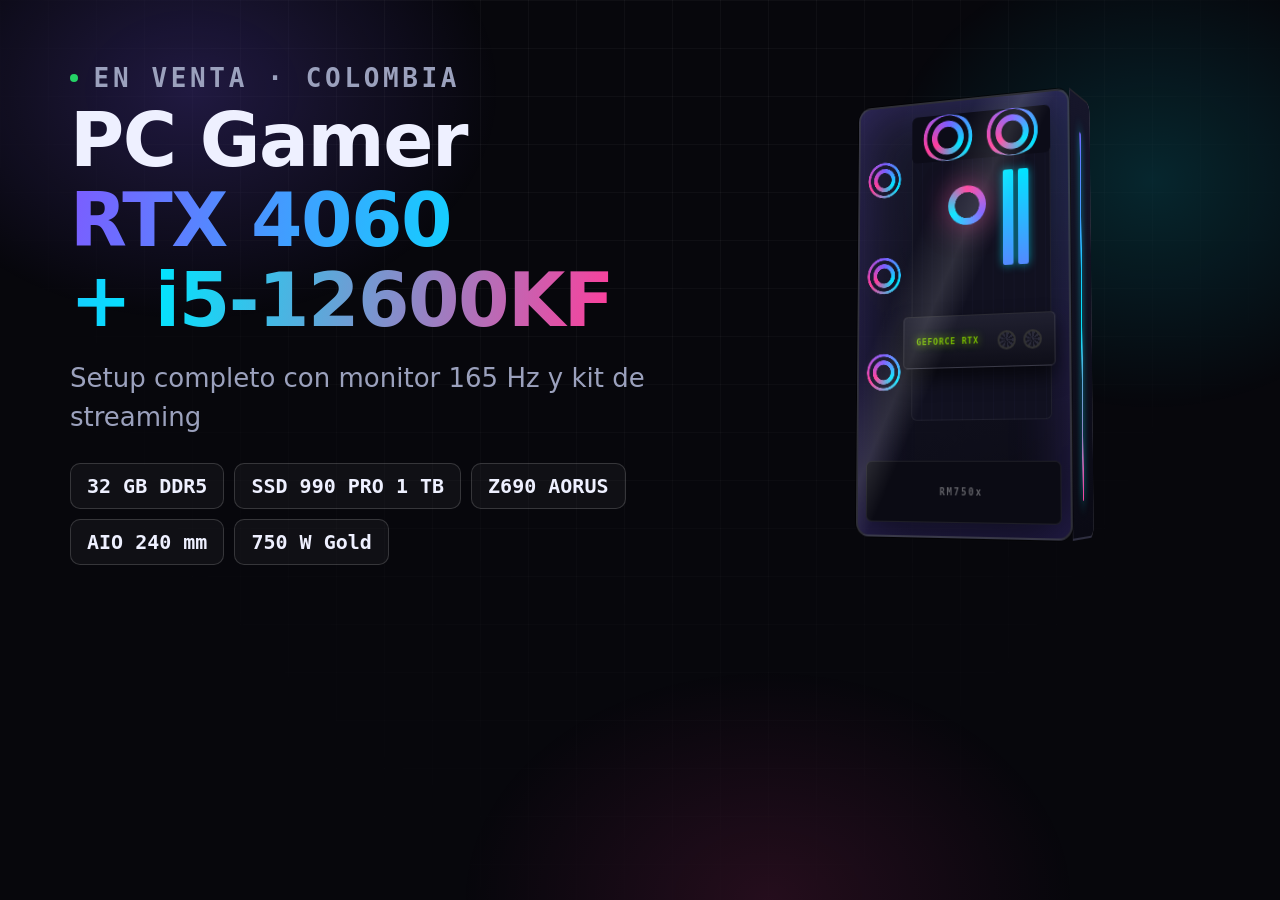
==== tools/og.html @ 06114f76 "Landing page para la venta del PC gamer Página estática para GitHub Pages con hero 3D en CSS, explos" ====
<!doctype html>
<html lang="es"><head><meta charset="utf-8">
<!-- Plantilla para regenerar og.png (vista previa al compartir). Captura de 1200x630. -->
<link rel="stylesheet" href="../css/styles.css">
<style>
  body { width: 1200px; height: 630px; overflow: hidden; margin: 0; }
  .og { display: grid; grid-template-columns: 1.35fr .65fr; align-items: center; height: 100%; padding: 0 70px; gap: 20px; }
  .og h1 { font-size: 74px; margin: 10px 0 18px; }
  .og ul { list-style: none; padding: 0; margin: 26px 0 0; display: flex; flex-wrap: wrap; gap: 10px; }
  .og li { font: 600 20px/1 var(--mono); padding: 12px 16px; border: 1px solid var(--line-2); border-radius: 10px; background: rgba(255,255,255,.04); }
  .og p { font-size: 26px; color: var(--muted); margin: 0; }
  .og .tower { width: 230px; animation: none; }
  .eyebrow { font-size: 18px; }
</style></head>
<body>
<div class="bg-grid"></div><div class="bg-glow"></div>
<div class="og">
  <div>
    <p class="eyebrow"><span class="pulse"></span> En venta · Colombia</p>
    <h1>PC Gamer<br><span class="grad"><span class="nw">RTX 4060</span><br><span class="nw">+ i5-12600KF</span></span></h1>
    <p>Setup completo con monitor 165 Hz y kit de streaming</p>
    <ul><li>32 GB DDR5</li><li>SSD 990 PRO 1 TB</li><li>Z690 AORUS</li><li>AIO 240 mm</li><li>750 W Gold</li></ul>
  </div>
  <div class="hero__visual" style="min-height:0">
    <div class="tower">
      <div class="tower__glass">
        <div class="tower__mobo"></div><div class="tower__cooler"><i></i><i></i></div><div class="tower__block"></div>
        <div class="tower__ram"><i></i><i></i></div><div class="tower__gpu"><span>GEFORCE RTX</span><i></i><i></i></div>
        <div class="tower__psu"><span>RM750x</span></div><div class="tower__fans"><i></i><i></i><i></i></div>
      </div><div class="tower__front"></div>
    </div>
  </div>
</div>
</body></html>
---- css/styles.css ----
@property --ang { syntax: "<angle>"; inherits: false; initial-value: 0deg; }

:root {
  --bg: #07070c;
  --bg-2: #0d0d16;
  --surface: rgba(20, 20, 34, 0.72);
  --surface-2: #151524;
  --line: rgba(255, 255, 255, 0.08);
  --line-2: rgba(255, 255, 255, 0.16);
  --text: #eef0ff;
  --muted: #9ba1bd;
  --violet: #7c5cff;
  --cyan: #00e5ff;
  --pink: #ff3d9a;
  --green: #76b900;
  --wa: #25d366;
  --grad: linear-gradient(100deg, var(--violet), var(--cyan) 50%, var(--pink));
  --radius: 18px;
  --font: "Space Grotesk", system-ui, -apple-system, Segoe UI, Roboto, sans-serif;
  --mono: "JetBrains Mono", ui-monospace, SFMono-Regular, Menlo, monospace;
  --gutter: clamp(16px, 4vw, 48px);
  color-scheme: dark;
}

*, *::before, *::after { box-sizing: border-box; }
html { scroll-behavior: smooth; -webkit-text-size-adjust: 100%; overflow-x: clip; }
body {
  margin: 0;
  background: var(--bg);
  color: var(--text);
  font-family: var(--font);
  line-height: 1.5;
  -webkit-font-smoothing: antialiased;
}
img { max-width: 100%; display: block; }
a { color: inherit; }
h1, h2, h3, h4 { line-height: 1.08; margin: 0; letter-spacing: -0.02em; }
h2 { font-size: clamp(2rem, 5vw, 3.4rem); }
.mono { font-family: var(--mono); }
.muted { color: var(--muted); }
.small { font-size: 0.9rem; }
.grad { background: var(--grad); -webkit-background-clip: text; background-clip: text; color: transparent; }
.grad--anim { background-size: 200% 100%; animation: slide 6s linear infinite; }
@keyframes slide { to { background-position: -200% 0; } }

/* Fondo */
.bg-grid {
  position: fixed; inset: 0; z-index: -2; pointer-events: none;
  background-image:
    linear-gradient(rgba(255,255,255,.035) 1px, transparent 1px),
    linear-gradient(90deg, rgba(255,255,255,.035) 1px, transparent 1px);
  background-size: 48px 48px;
  mask-image: radial-gradient(ellipse at 50% 0%, #000 20%, transparent 75%);
}
.bg-glow {
  position: fixed; inset: 0; z-index: -1; pointer-events: none;
  background:
    radial-gradient(40vmax 30vmax at 15% 10%, rgba(124,92,255,.22), transparent 60%),
    radial-gradient(35vmax 30vmax at 90% 20%, rgba(0,229,255,.14), transparent 60%),
    radial-gradient(40vmax 30vmax at 60% 100%, rgba(255,61,154,.12), transparent 60%);
}

/* Botones */
.btn {
  --b: var(--line-2);
  display: inline-flex; align-items: center; justify-content: center; gap: .55em;
  padding: .85em 1.35em; border-radius: 999px; border: 1px solid var(--b);
  font: 600 1rem/1 var(--font); text-decoration: none; color: var(--text);
  background: rgba(255,255,255,.04); cursor: pointer;
  transition: transform .2s, background .2s, box-shadow .2s, border-color .2s;
  white-space: nowrap;
}
.btn:hover { transform: translateY(-2px); }
.btn svg { width: 1.25em; height: 1.25em; }
.btn--sm { padding: .6em 1em; font-size: .88rem; }
.btn--lg { padding: 1.05em 1.8em; font-size: 1.1rem; }
.btn--wa { background: var(--wa); border-color: var(--wa); color: #03170a; box-shadow: 0 10px 30px -10px rgba(37,211,102,.7); }
.btn--wa:hover { box-shadow: 0 16px 40px -10px rgba(37,211,102,.9); }
.btn--ghost:hover { border-color: var(--cyan); background: rgba(0,229,255,.08); }
.btn--link { border-color: transparent; background: none; color: var(--cyan); padding-inline: .4em; }
:focus-visible { outline: 2px solid var(--cyan); outline-offset: 3px; }

/* Nav */
.nav {
  position: sticky; top: 0; z-index: 50;
  display: flex; align-items: center; justify-content: space-between; gap: 16px;
  padding: 12px var(--gutter);
  background: rgba(7,7,12,.6); backdrop-filter: blur(14px); -webkit-backdrop-filter: blur(14px);
  border-bottom: 1px solid var(--line);
}
.nav__brand { font-weight: 700; letter-spacing: .08em; text-decoration: none; display: flex; align-items: center; gap: 10px; }
.nav__brand .dot { width: 10px; height: 10px; border-radius: 50%; background: var(--grad); box-shadow: 0 0 12px var(--cyan); }
.nav__links { display: flex; gap: 28px; }
.nav__links a { color: var(--muted); text-decoration: none; font-weight: 500; transition: color .2s; }
.nav__links a:hover { color: var(--text); }
@media (max-width: 760px) { .nav__links { display: none; } }

.eyebrow {
  display: inline-flex; align-items: center; gap: .6em; margin: 0 0 14px;
  font: 600 .78rem/1 var(--mono); text-transform: uppercase; letter-spacing: .14em; color: var(--cyan);
}
.pulse { width: 8px; height: 8px; border-radius: 50%; background: var(--wa); box-shadow: 0 0 0 0 rgba(37,211,102,.6); animation: pulse 1.8s infinite; }
@keyframes pulse { 70% { box-shadow: 0 0 0 10px rgba(37,211,102,0); } 100% { box-shadow: 0 0 0 0 rgba(37,211,102,0); } }

/* HERO */
.hero {
  min-height: calc(100svh - 64px);
  display: grid; grid-template-columns: 1.1fr .9fr; align-items: center; gap: 40px;
  padding: 48px var(--gutter) 64px; max-width: 1280px; margin: 0 auto;
}
.hero h1 { font-size: clamp(2.2rem, 6.2vw, 5rem); margin-bottom: 20px; }
.nw { white-space: nowrap; }
.hero__sub { color: var(--muted); font-size: clamp(1rem, 1.6vw, 1.2rem); max-width: 56ch; margin: 0 0 28px; }
.hero__cta { display: flex; flex-wrap: wrap; gap: 12px; margin: 28px 0; }
.hero__chips { list-style: none; padding: 0; margin: 0; display: flex; flex-wrap: wrap; gap: 8px; }
.hero__chips li { font: 500 .8rem/1 var(--mono); padding: .55em .8em; border: 1px solid var(--line-2); border-radius: 8px; color: var(--muted); background: rgba(255,255,255,.03); }

.price { display: grid; gap: 6px; justify-items: start; padding: 18px 22px; border-radius: var(--radius); background: var(--surface); border: 1px solid var(--line); width: fit-content; max-width: 100%; }
.price__label { font: 600 .75rem/1 var(--mono); text-transform: uppercase; letter-spacing: .12em; color: var(--muted); }
.price__big { font-size: clamp(2.2rem, 5vw, 3.2rem); font-weight: 700; letter-spacing: -.02em; }
.price__ref { color: var(--muted); }
.save-chip { margin-top: 4px; padding: .45em .8em; border-radius: 999px; font-weight: 700; font-size: .9rem; color: #03170a; background: linear-gradient(90deg, var(--wa), var(--cyan)); }

/* Torre CSS 3D */
.hero__visual { perspective: 1400px; display: grid; place-items: center; min-height: 460px; }
.tower {
  --tx: 6deg; --ty: -22deg;
  position: relative; width: min(300px, 70vw); aspect-ratio: 0.52;
  transform-style: preserve-3d; transform: rotateX(var(--tx)) rotateY(var(--ty));
  transition: transform .4s cubic-bezier(.2,.8,.2,1);
  animation: float 6s ease-in-out infinite;
}
@keyframes float { 50% { translate: 0 -12px; } }
.tower__glass {
  position: absolute; inset: 0; border-radius: 14px; overflow: hidden;
  background: linear-gradient(160deg, rgba(40,40,70,.55), rgba(10,10,20,.9));
  border: 2px solid rgba(255,255,255,.14);
  box-shadow: inset 0 0 60px rgba(124,92,255,.25), 0 0 0 1px rgba(0,0,0,.6);
}
.tower__glass::after { content: ""; position: absolute; inset: 0; background: linear-gradient(115deg, transparent 30%, rgba(255,255,255,.12) 42%, transparent 50%); pointer-events: none; }
.tower__front {
  position: absolute; top: 0; bottom: 0; left: 100%; width: 70px; transform-origin: left; transform: rotateY(90deg);
  background: linear-gradient(180deg, #16162a, #0a0a14); border: 2px solid rgba(255,255,255,.1); border-radius: 0 12px 12px 0;
}
.tower__front::before { content: ""; position: absolute; left: 50%; top: 8%; bottom: 8%; width: 4px; translate: -50%; border-radius: 4px; background: var(--grad); box-shadow: 0 0 18px var(--cyan); animation: hue 8s linear infinite; }
.tower__shadow { position: absolute; left: 5%; right: 5%; bottom: -40px; height: 40px; background: radial-gradient(closest-side, rgba(124,92,255,.5), transparent); filter: blur(10px); transform: rotateX(90deg); }
.tower__mobo { position: absolute; inset: 6% 8% 26% 26%; border-radius: 6px; background: repeating-linear-gradient(90deg, #111120 0 10px, #141426 10px 11px), #111120; border: 1px solid rgba(255,255,255,.06); }
.tower__cooler { position: absolute; top: 3%; left: 26%; right: 8%; height: 11%; display: flex; gap: 6%; padding: 0 4%; align-items: center; background: #0c0c18; border-radius: 6px; }
.tower__cooler i, .tower__fans i { flex: 1; aspect-ratio: 1; border-radius: 50%; position: relative; background: conic-gradient(from var(--ang), var(--violet), var(--cyan), var(--pink), var(--violet)); animation: spin 3s linear infinite; mask: radial-gradient(circle, transparent 28%, #000 30% 44%, transparent 46% 58%, #000 60% 68%, transparent 70%); -webkit-mask: radial-gradient(circle, transparent 28%, #000 30% 44%, transparent 46% 58%, #000 60% 68%, transparent 70%); filter: drop-shadow(0 0 8px var(--cyan)); max-height: 100%; }
.tower__block { position: absolute; top: 20%; left: 44%; width: 18%; aspect-ratio: 1; border-radius: 50%; background: radial-gradient(circle, #1a1a2c 45%, transparent 47%), conic-gradient(from var(--ang), var(--pink), var(--violet), var(--cyan), var(--pink)); animation: spin 5s linear infinite; box-shadow: 0 0 30px rgba(255,61,154,.5); }
.tower__ram { position: absolute; top: 17%; left: 70%; width: 12%; height: 22%; display: flex; gap: 20%; }
.tower__ram i { flex: 1; border-radius: 2px; background: linear-gradient(180deg, var(--cyan), var(--violet), var(--pink)); background-size: 100% 300%; animation: ram 3s ease-in-out infinite alternate; box-shadow: 0 0 10px rgba(0,229,255,.6); }
.tower__ram i:nth-child(2) { animation-delay: -1.5s; }
@keyframes ram { to { background-position: 0 100%; } }
.tower__gpu { position: absolute; top: 50%; left: 22%; right: 6%; height: 12%; border-radius: 5px; background: linear-gradient(180deg, #202030, #0e0e18); border: 1px solid rgba(255,255,255,.12); box-shadow: 0 10px 20px rgba(0,0,0,.6); display: flex; align-items: center; padding: 0 6%; gap: 6%; }
.tower__gpu span { font: 700 .55rem/1 var(--mono); letter-spacing: .1em; color: var(--green); text-shadow: 0 0 8px var(--green); margin-right: auto; }
.tower__gpu i { width: 14%; aspect-ratio: 1; border-radius: 50%; border: 2px solid #333; background: repeating-conic-gradient(#2a2a3a 0 20deg, #151520 20deg 40deg); animation: spin 1.2s linear infinite; }
.tower__psu { position: absolute; left: 4%; right: 4%; bottom: 3%; height: 14%; border-radius: 6px; background: #0b0b14; border: 1px solid rgba(255,255,255,.08); display: grid; place-items: center; }
.tower__psu span { font: 700 .6rem/1 var(--mono); letter-spacing: .2em; color: rgba(255,255,255,.35); }
.tower__fans { position: absolute; left: 4%; top: 6%; width: 17%; bottom: 26%; display: flex; flex-direction: column; justify-content: space-around; }
.tower__fans i { flex: none; width: 100%; }
@keyframes spin { to { --ang: 360deg; } }
.tower__gpu i { animation-name: rot; }
@keyframes rot { to { transform: rotate(360deg); } }
@keyframes hue { to { filter: hue-rotate(360deg); } }

@media (max-width: 900px) {
  .hero { grid-template-columns: 1fr; padding-top: 32px; }
  .hero__visual { order: -1; min-height: 0; padding: 10px 0 30px; }
  .tower { width: min(190px, 46vw); }
}

/* EXPLOSIÓN */
.explode { height: 280vh; position: relative; }
.explode__sticky { position: sticky; top: 64px; height: calc(100svh - 64px); display: flex; flex-direction: column; padding: 24px var(--gutter) 28px; overflow: hidden; }
.explode__head { text-align: center; }
.explode__stage { position: relative; flex: 1; margin-top: 12px; }
.explode__lines { position: absolute; inset: 0; width: 100%; height: 100%; overflow: visible; }
.explode__lines line { stroke: rgba(0,229,255,.45); stroke-width: 1.5; stroke-dasharray: 4 6; animation: dash 1s linear infinite; }
@keyframes dash { to { stroke-dashoffset: -20; } }
.explode__core {
  --p: 0;
  position: absolute; left: 50%; top: 50%; translate: -50% -50%;
  width: clamp(120px, 20vw, 170px); aspect-ratio: 1; border-radius: 22px; cursor: pointer;
  display: grid; place-content: center; text-align: center; gap: 2px;
  background: radial-gradient(circle at 50% 40%, #1c1c33, #0a0a14);
  border: 1px solid var(--line-2);
  box-shadow: 0 0 calc(20px + var(--p) * 60px) rgba(124,92,255,calc(.3 + var(--p) * .4)), inset 0 0 30px rgba(0,229,255,.12);
  z-index: 2;
}
.explode__core::before { content: ""; position: absolute; inset: -2px; border-radius: inherit; padding: 2px; background: conic-gradient(from var(--ang), var(--violet), var(--cyan), var(--pink), var(--violet)); -webkit-mask: linear-gradient(#000 0 0) content-box, linear-gradient(#000 0 0); -webkit-mask-composite: xor; mask-composite: exclude; animation: spin 4s linear infinite; }
.explode__core span { font-size: .7rem; letter-spacing: .3em; color: var(--cyan); }
.explode__core strong { font-size: clamp(1rem, 2.2vw, 1.3rem); }
.explode__core small { color: var(--muted); font-family: var(--mono); font-size: .75rem; }
.node {
  position: absolute; left: 50%; top: 50%; z-index: 3;
  display: flex; align-items: center; gap: 12px; text-align: left;
  padding: 10px 16px 10px 10px; border-radius: 14px; cursor: pointer;
  background: var(--surface); border: 1px solid var(--line-2); color: var(--text);
  backdrop-filter: blur(10px); -webkit-backdrop-filter: blur(10px);
  box-shadow: 0 10px 30px rgba(0,0,0,.5); font: inherit; opacity: 0;
  will-change: transform, opacity; transition: border-color .2s, box-shadow .2s;
}
.node:hover { border-color: var(--cyan); box-shadow: 0 0 30px rgba(0,229,255,.3); }
.node__icon { width: 44px; height: 44px; flex: none; border-radius: 10px; display: grid; place-items: center; background: rgba(124,92,255,.15); color: var(--cyan); }
.node__icon svg { width: 30px; height: 30px; }
.node__txt { display: grid; }
.node__txt small { font: 600 .65rem/1.3 var(--mono); text-transform: uppercase; letter-spacing: .1em; color: var(--muted); }
.node__txt strong { font-size: 1rem; white-space: nowrap; }
.explode__progress { height: 3px; border-radius: 3px; background: var(--line); overflow: hidden; max-width: 320px; width: 100%; margin: 0 auto; }
.explode__progress i { display: block; height: 100%; background: var(--grad); transform-origin: left; transform: scaleX(0); }
@media (max-width: 640px) {
  .node { padding: 6px 10px 6px 6px; gap: 8px; border-radius: 11px; min-width: 210px; }
  .node__icon { width: 32px; height: 32px; }
  .node__icon svg { width: 22px; height: 22px; }
  .node__txt small { font-size: .55rem; }
  .node__txt strong { font-size: .82rem; }
}

/* STATS */
.stats { display: grid; grid-template-columns: repeat(6, 1fr); gap: 1px; max-width: 1280px; margin: 40px auto 0; padding: 0 var(--gutter); }
.stat { padding: 26px 18px; text-align: center; background: var(--surface); border: 1px solid var(--line); display: grid; gap: 4px; }
.stat:first-child { border-radius: var(--radius) 0 0 var(--radius); }
.stat:last-child { border-radius: 0 var(--radius) var(--radius) 0; }
.stat strong { font-size: clamp(1.8rem, 3.4vw, 2.6rem); font-weight: 700; background: var(--grad); -webkit-background-clip: text; background-clip: text; color: transparent; font-variant-numeric: tabular-nums; }
.stat span { font-weight: 600; }
.stat small { color: var(--muted); font-family: var(--mono); font-size: .75rem; }
@media (max-width: 900px) {
  .stats { grid-template-columns: repeat(3, 1fr); }
  .stat:first-child, .stat:last-child { border-radius: 0; }
  .stat:nth-child(1) { border-top-left-radius: var(--radius); }
  .stat:nth-child(3) { border-top-right-radius: var(--radius); }
  .stat:nth-child(4) { border-bottom-left-radius: var(--radius); }
  .stat:nth-child(6) { border-bottom-right-radius: var(--radius); }
}
@media (max-width: 520px) {
  .stats { grid-template-columns: repeat(2, 1fr); }
  .stat { padding: 20px 10px; }
  .stat:nth-child(n) { border-radius: 0; }
  .stat:nth-child(1) { border-top-left-radius: var(--radius); }
  .stat:nth-child(2) { border-top-right-radius: var(--radius); }
  .stat:nth-child(5) { border-bottom-left-radius: var(--radius); }
  .stat:nth-child(6) { border-bottom-right-radius: var(--radius); }
}

/* SECCIONES */
.section { max-width: 1280px; margin: 0 auto; padding: 110px var(--gutter) 0; }
.section__head { margin-bottom: 40px; max-width: 720px; }
.section__head .muted { margin: 14px 0 0; font-size: 1.05rem; }

/* TARJETAS HOLOGRÁFICAS */
.cards { display: grid; grid-template-columns: repeat(auto-fill, minmax(290px, 1fr)); gap: 22px; }
.card { perspective: 1000px; }
.card__inner {
  --rx: var(--grx, 0deg); --ry: var(--gry, 0deg); --mx: var(--gmx, 50%); --my: var(--gmy, 30%);
  position: relative; height: 100%; border-radius: var(--radius); overflow: hidden;
  background: linear-gradient(180deg, rgba(28,28,48,.9), rgba(12,12,22,.95));
  border: 1px solid var(--line);
  transform: rotateX(var(--rx)) rotateY(var(--ry));
  transition: transform .5s cubic-bezier(.2,.8,.2,1), border-color .3s, box-shadow .3s;
  display: flex; flex-direction: column;
}
.card.is-hover .card__inner { transition: transform .08s linear, border-color .3s, box-shadow .3s; border-color: rgba(0,229,255,.4); box-shadow: 0 30px 60px -20px rgba(124,92,255,.45); }
.card__holo {
  position: absolute; inset: 0; z-index: 2; pointer-events: none; mix-blend-mode: color-dodge; opacity: .35; transition: opacity .3s;
  background:
    radial-gradient(circle at var(--mx) var(--my), rgba(255,255,255,.35), transparent 40%),
    linear-gradient(115deg, transparent 20%, rgba(124,92,255,.35) 35%, rgba(0,229,255,.35) 45%, rgba(255,61,154,.3) 55%, transparent 70%);
  background-size: 100% 100%, 250% 250%;
  background-position: 0 0, var(--mx) var(--my);
}
.card.is-hover .card__holo { opacity: .8; }
.card__visual { height: 210px; }
.card__body { padding: 20px; display: flex; flex-direction: column; gap: 14px; flex: 1; }
.card__body h3 { font-size: 1.15rem; }
.card__tags { display: flex; flex-wrap: wrap; gap: 6px; }
.tag { font: 600 .68rem/1 var(--mono); text-transform: uppercase; letter-spacing: .08em; padding: .5em .7em; border-radius: 6px; background: rgba(255,255,255,.06); color: var(--muted); border: 1px solid var(--line); }
.tag--hl { color: var(--cyan); border-color: rgba(0,229,255,.3); background: rgba(0,229,255,.07); }
.card__specs { list-style: none; margin: 0; padding: 0; display: grid; gap: 6px; font-size: .9rem; }
.card__specs li { display: flex; justify-content: space-between; gap: 12px; border-bottom: 1px dashed var(--line); padding-bottom: 6px; }
.card__specs span { color: var(--muted); flex: none; }
.card__specs b { font-weight: 500; text-align: right; }
.card__foot { margin-top: auto; display: flex; align-items: center; justify-content: space-between; gap: 10px; flex-wrap: wrap; }
.card__price { display: grid; font-weight: 700; font-size: 1.15rem; }
.card__price small { font: 600 .65rem/1.4 var(--mono); text-transform: uppercase; letter-spacing: .1em; color: var(--muted); }
.card__btns { display: flex; gap: 6px; align-items: center; }
.cards--sm { grid-template-columns: repeat(auto-fill, minmax(230px, 1fr)); }
.cards--sm .card__visual { height: 160px; }
.is-sold .card__inner { filter: grayscale(.8); }
.sold { position: absolute; top: 26px; right: -44px; z-index: 3; rotate: 35deg; padding: 6px 50px; background: var(--pink); color: #fff; font: 700 .8rem/1 var(--mono); letter-spacing: .2em; }

/* Visual (imagen o ícono) */
.visual { position: relative; display: grid; place-items: center; overflow: hidden; background: radial-gradient(circle at 50% 60%, rgba(124,92,255,.25), transparent 65%), #0a0a14; }
.visual::before { content: ""; position: absolute; inset: 0; background-image: linear-gradient(rgba(255,255,255,.04) 1px, transparent 1px), linear-gradient(90deg, rgba(255,255,255,.04) 1px, transparent 1px); background-size: 20px 20px; }
.visual__icon { position: relative; width: 44%; max-width: 120px; color: var(--cyan); filter: drop-shadow(0 0 14px rgba(0,229,255,.55)); }
.visual img { position: absolute; inset: 8%; width: 84%; height: 84%; object-fit: contain; filter: drop-shadow(0 16px 24px rgba(0,0,0,.6)); }
.visual.has-img { background: radial-gradient(circle at 50% 60%, rgba(124,92,255,.22), transparent 65%), #f1f2f7; }
.visual.has-img::before, .visual.has-img .visual__icon { display: none; }
.card:hover .visual img { transform: scale(1.05) translateZ(0); }
.visual img { transition: transform .5s; }

/* RENDIMIENTO */
.perf > * { min-width: 0; }
.perf { display: grid; grid-template-columns: minmax(0, 1.5fr) minmax(0, 1fr); gap: 40px; align-items: start; }
.perf__bars { position: relative; display: grid; gap: 14px; padding: 24px; border-radius: var(--radius); background: var(--surface); border: 1px solid var(--line); --lw: 170px; --vw: 76px; }
.perf__hz { position: absolute; top: 12px; bottom: 12px; left: calc(24px + var(--lw) + 14px + (100% - 48px - var(--lw) - var(--vw) - 28px) * var(--x)); width: 0; border-left: 1px dashed rgba(37,211,102,.7); pointer-events: none; }
.perf__hz span { position: absolute; top: -6px; left: 6px; font: 600 .65rem/1 var(--mono); color: var(--wa); white-space: nowrap; }
.bar { display: grid; grid-template-columns: var(--lw) 1fr var(--vw); align-items: center; gap: 14px; }
.bar__label { display: grid; }
.bar__label strong { font-size: .98rem; }
.bar__label small { color: var(--muted); font-size: .78rem; }
.bar__track { height: 12px; border-radius: 12px; background: rgba(255,255,255,.05); overflow: hidden; }
.bar__fill { display: block; height: 100%; width: var(--w); border-radius: inherit; transform-origin: left; transform: scaleX(0); transition: transform 1.2s cubic-bezier(.2,.8,.2,1) var(--d, 0ms); }
.bar.in .bar__fill { transform: scaleX(1); }
.bar__fill--top { background: linear-gradient(90deg, var(--violet), var(--cyan)); box-shadow: 0 0 14px rgba(0,229,255,.5); }
.bar__fill--mid { background: linear-gradient(90deg, var(--violet), var(--pink)); }
.bar__fill--ok { background: linear-gradient(90deg, #5a4bd1, var(--violet)); }
.bar__val { text-align: right; font-weight: 600; font-size: 1.05rem; }
.bar__val small { color: var(--muted); font-size: .7rem; }
.perf__uses { display: grid; gap: 14px; }
.use { padding: 20px 22px; border-radius: var(--radius); background: var(--surface); border: 1px solid var(--line); position: relative; overflow: hidden; }
.use::before { content: ""; position: absolute; left: 0; top: 0; bottom: 0; width: 3px; background: var(--grad); }
.use h4 { font-size: 1.05rem; margin-bottom: 6px; }
.use p { margin: 0; color: var(--muted); font-size: .95rem; }
@media (max-width: 900px) { .perf { grid-template-columns: minmax(0, 1fr); } }
@media (max-width: 560px) {
  .perf__bars { padding: 18px 14px; --lw: 1fr; }
  .bar { grid-template-columns: 1fr auto; row-gap: 6px; }
  .bar__label { grid-column: 1; }
  .bar__val { grid-column: 2; grid-row: 1; }
  .bar__track { grid-column: 1 / -1; }
  .perf__hz { display: none; }
}

/* GALERÍA */
.gallery { columns: 3 260px; column-gap: 16px; }
.shot { display: block; width: 100%; margin: 0 0 16px; padding: 0; border: 1px solid var(--line); border-radius: 14px; overflow: hidden; cursor: zoom-in; background: none; position: relative; break-inside: avoid; }
.shot img { width: 100%; transition: transform .5s; }
.shot:hover img { transform: scale(1.04); }
.shot span { position: absolute; left: 0; right: 0; bottom: 0; padding: 20px 14px 12px; text-align: left; color: #fff; font-size: .9rem; background: linear-gradient(transparent, rgba(0,0,0,.8)); }

/* PRECIO */
.pricing > * { min-width: 0; }
.pricing { display: grid; grid-template-columns: minmax(0, 1.2fr) minmax(0, 1fr); gap: 40px; align-items: center; }
.receipt { filter: drop-shadow(0 30px 50px rgba(0,0,0,.55)); }
.receipt__paper {
  position: relative; padding: 28px 26px 26px; background: #f4f4f0; color: #15151d;
  font-family: var(--mono); font-size: .86rem;
  --zz: 10px;
  -webkit-mask: conic-gradient(from -45deg at bottom, #0000, #000 1deg 89deg, #0000 90deg) 50% / calc(2 * var(--zz)) 100%;
          mask: conic-gradient(from -45deg at bottom, #0000, #000 1deg 89deg, #0000 90deg) 50% / calc(2 * var(--zz)) 100%;
  padding-bottom: calc(26px + var(--zz));
  border-radius: 10px 10px 0 0;
}
.receipt__paper header { display: flex; justify-content: space-between; align-items: baseline; gap: 12px; border-bottom: 2px dashed #bbb; padding-bottom: 14px; margin-bottom: 8px; flex-wrap: wrap; }
.receipt__paper header strong { font-size: 1.2rem; letter-spacing: .12em; }
.receipt__paper header span { color: #666; font-size: .75rem; }
.receipt__sec { margin: 14px 0 6px; font-weight: 600; font-size: .72rem; letter-spacing: .15em; text-transform: uppercase; color: #777; }
.receipt__paper ul { list-style: none; padding: 0; margin: 0; display: grid; grid-template-columns: minmax(0, 1fr); gap: 6px; }
.receipt__paper li { display: flex; align-items: baseline; gap: 8px; min-width: 0; }
.receipt__paper li span { min-width: 0; overflow: hidden; text-overflow: ellipsis; white-space: nowrap; }
.receipt__paper li i { flex: 1; border-bottom: 1px dotted #aaa; min-width: 16px; }
.receipt__paper li b { flex: none; font-weight: 600; }
.receipt__paper li.is-sold { text-decoration: line-through; opacity: .5; }
.receipt__tot { display: flex; justify-content: space-between; gap: 12px; padding-top: 10px; margin-top: 10px; border-top: 2px dashed #bbb; font-weight: 600; }
.receipt__tot + .receipt__tot { border-top: 0; margin-top: 0; padding-top: 4px; }
.receipt__tot .strike { text-decoration: line-through; color: #888; }
.receipt__tot--save b { color: #0a8a3a; }
.receipt__tot--big { font-size: 1.25rem; font-weight: 700; }
.barcode { display: flex; gap: 2px; height: 46px; margin-top: 20px; justify-content: center; }
.barcode i { background: #15151d; }
.barcode i:nth-child(3n) { background: transparent; }

.deal { display: grid; gap: 18px; justify-items: start; }
.deal p { margin: 0; font-size: 1.1rem; }
.ring {
  --pct: 0; width: 190px; aspect-ratio: 1; border-radius: 50%; display: grid; place-items: center;
  background: conic-gradient(var(--cyan), var(--violet), var(--pink) calc(var(--pct) * 1%), rgba(255,255,255,.07) 0);
  position: relative;
}
.ring::before { content: ""; position: absolute; inset: 14px; border-radius: 50%; background: var(--bg); }
.ring > div { display: grid; text-align: center; position: relative; }
.ring strong { font-size: 2.8rem; line-height: 1; }
.ring span { color: var(--muted); font-family: var(--mono); font-size: .8rem; text-transform: uppercase; letter-spacing: .1em; }
.ring--idle { background: conic-gradient(from var(--ang), var(--violet), var(--cyan), var(--pink), var(--violet)); animation: spin 6s linear infinite; }
@media (max-width: 900px) { .pricing { grid-template-columns: minmax(0, 1fr); } }
@media (max-width: 480px) { .receipt__paper { padding-inline: 16px; font-size: .78rem; } }

/* CONTACTO */
.contact { padding-bottom: 60px; }
.contact__box { position: relative; text-align: center; padding: clamp(36px, 6vw, 70px) clamp(18px, 4vw, 40px); border-radius: 28px; background: var(--surface); border: 1px solid var(--line); overflow: hidden; }
.contact__box::before { content: ""; position: absolute; inset: -1px; border-radius: inherit; padding: 1px; background: conic-gradient(from var(--ang), transparent 60%, var(--cyan), var(--violet), transparent 90%); -webkit-mask: linear-gradient(#000 0 0) content-box, linear-gradient(#000 0 0); -webkit-mask-composite: xor; mask-composite: exclude; animation: spin 5s linear infinite; pointer-events: none; }
.contact__box .muted { max-width: 520px; margin: 14px auto 28px; font-size: 1.05rem; }
.contact__cta { display: flex; flex-wrap: wrap; gap: 12px; justify-content: center; }
.contact__facts { list-style: none; padding: 0; margin: 36px 0 0; display: flex; flex-wrap: wrap; justify-content: center; gap: 10px; }
.contact__facts li { display: grid; padding: 12px 18px; border-radius: 12px; background: rgba(255,255,255,.03); border: 1px solid var(--line); text-align: left; }
.contact__facts li { flex: 1 1 150px; max-width: 260px; }
@media (max-width: 480px) { .contact__facts li { flex-basis: 40%; } }
.contact__facts small { font: 600 .65rem/1.4 var(--mono); text-transform: uppercase; letter-spacing: .1em; color: var(--muted); }

.footer { text-align: center; padding: 30px var(--gutter) 100px; color: var(--muted); font-size: .8rem; border-top: 1px solid var(--line); }

/* WhatsApp flotante */
.wa-float {
  position: fixed; right: 18px; bottom: calc(18px + env(safe-area-inset-bottom)); z-index: 60;
  width: 60px; height: 60px; border-radius: 50%; display: grid; place-items: center;
  background: var(--wa); color: #fff; box-shadow: 0 10px 30px rgba(37,211,102,.5);
  animation: bob 3s ease-in-out infinite;
}
.wa-float svg { width: 32px; height: 32px; }
.wa-float::after { content: ""; position: absolute; inset: 0; border-radius: 50%; border: 2px solid var(--wa); animation: ripple 2.4s infinite; }
@keyframes bob { 50% { transform: translateY(-4px); } }
@keyframes ripple { from { transform: scale(1); opacity: .8; } to { transform: scale(1.6); opacity: 0; } }

/* MODAL */
.modal { width: min(920px, calc(100vw - 24px)); max-height: calc(100svh - 24px); padding: 0; border: 1px solid var(--line-2); border-radius: 22px; background: var(--bg-2); color: var(--text); overflow: auto; }
.modal::backdrop { background: rgba(3,3,8,.7); backdrop-filter: blur(6px); }
.modal[open] { animation: pop .35s cubic-bezier(.2,.9,.3,1.2); }
@keyframes pop { from { opacity: 0; transform: translateY(20px) scale(.96); } }
.modal__close { position: sticky; top: 12px; float: right; margin: 12px 12px 0 0; z-index: 5; width: 38px; height: 38px; border-radius: 50%; border: 1px solid var(--line-2); background: rgba(0,0,0,.6); color: var(--text); cursor: pointer; font-size: 1rem; }
.modal__body { display: grid; grid-template-columns: 1fr 1.1fr; }
.modal__visual { min-height: 320px; }
.modal__info { padding: 28px; display: grid; gap: 16px; align-content: start; justify-items: start; }
.modal__info h3 { font-size: 1.5rem; }
.spec-table { width: 100%; border-collapse: collapse; font-size: .93rem; }
.spec-table th, .spec-table td { padding: 9px 0; border-bottom: 1px solid var(--line); text-align: left; vertical-align: top; }
.spec-table th { color: var(--muted); font-weight: 500; width: 38%; padding-right: 12px; }
.modal__foot { width: 100%; display: flex; justify-content: space-between; align-items: center; gap: 12px; flex-wrap: wrap; }
.yt { width: 100%; aspect-ratio: 16/9; border: 0; border-radius: 12px; background: #000 center/cover; position: relative; cursor: pointer; display: grid; place-items: center; color: #fff; }
.yt span { width: 64px; height: 64px; border-radius: 50%; display: grid; place-items: center; background: rgba(255,0,0,.9); font-size: 1.4rem; box-shadow: 0 10px 30px rgba(0,0,0,.5); }
.yt em { position: absolute; left: 12px; bottom: 10px; font-style: normal; font-weight: 600; text-shadow: 0 2px 8px #000; }
.modal__photo { margin: 0; }
.modal__photo img { width: 100%; }
.modal__photo figcaption { padding: 14px 20px; color: var(--muted); }
.modal__body:has(.modal__photo) { display: block; }
@media (max-width: 720px) {
  .modal__body { grid-template-columns: 1fr; }
  .modal__visual { min-height: 220px; }
  .modal__info { padding: 20px; }
}

/* Toast */
.toast { position: fixed; left: 50%; bottom: 96px; z-index: 80; translate: -50% 20px; opacity: 0; pointer-events: none; padding: 12px 18px; border-radius: 12px; background: #1d1d30; border: 1px solid var(--line-2); transition: .3s; max-width: calc(100vw - 32px); text-align: center; }
.toast.show { opacity: 1; translate: -50% 0; }

/* Aparición */
.reveal { opacity: 0; transform: translateY(24px); transition: opacity .7s ease var(--d, 0ms), transform .7s cubic-bezier(.2,.8,.2,1) var(--d, 0ms); }
.reveal.in { opacity: 1; transform: none; }

@media (prefers-reduced-motion: reduce) {
  *, *::before, *::after { animation: none !important; transition: none !important; }
  .reveal { opacity: 1; transform: none; }
  .bar__fill { transform: none; }
  html { scroll-behavior: auto; }
}
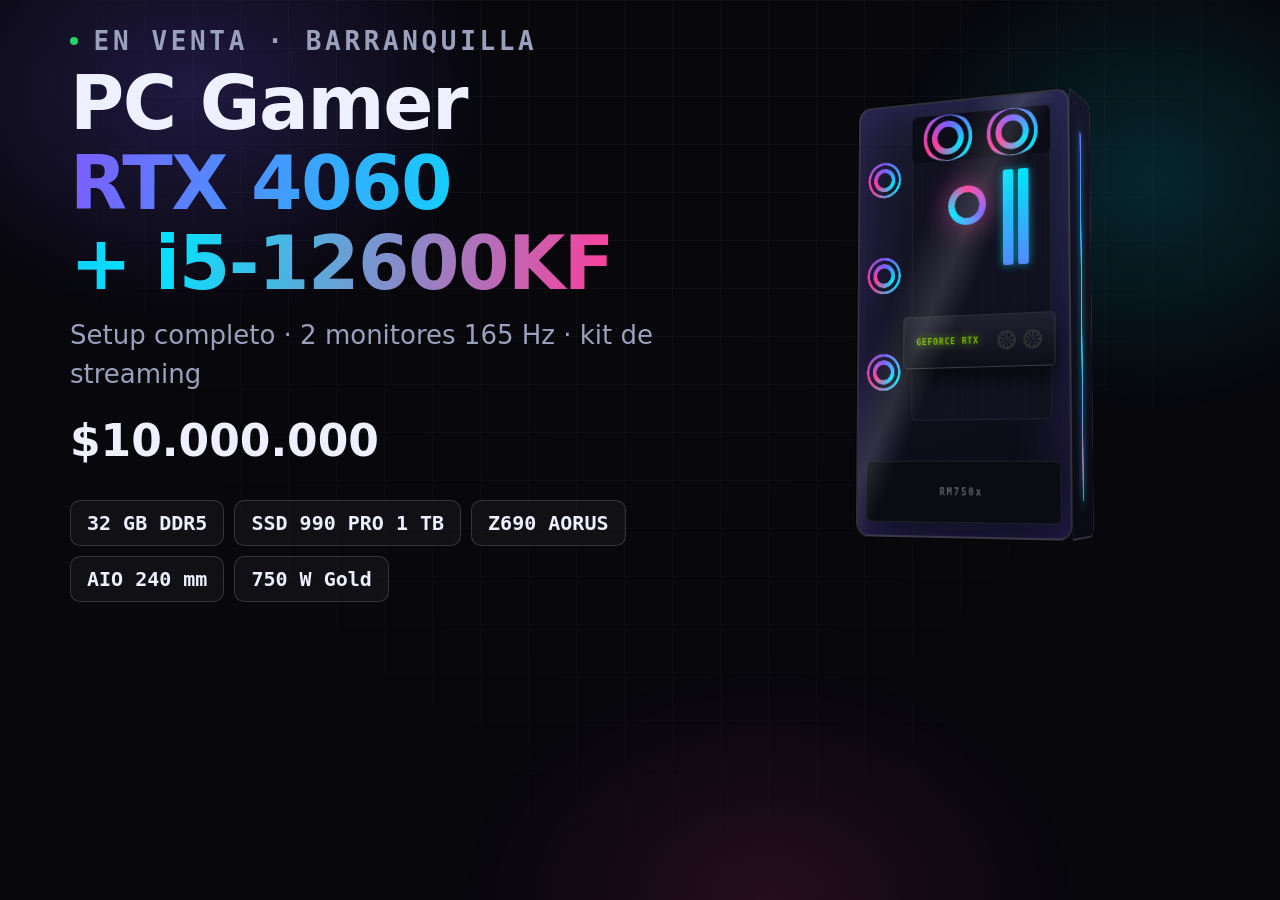
==== commit 651070ef: "Datos de venta: WhatsApp, precio, gabinete, K619 y 2 monitores - Precio del combo $10.000.000, Whats" ====
--- a/tools/og.html
+++ b/tools/og.html
@@ -11,14 +11,17 @@
   .og p { font-size: 26px; color: var(--muted); margin: 0; }
   .og .tower { width: 230px; animation: none; }
   .eyebrow { font-size: 18px; }
+  .og-price { font-size: 44px !important; font-weight: 700; color: var(--text) !important; margin-top: 14px !important; }
+  .og h1 { margin-bottom: 12px; }
 </style></head>
 <body>
 <div class="bg-grid"></div><div class="bg-glow"></div>
 <div class="og">
   <div>
-    <p class="eyebrow"><span class="pulse"></span> En venta · Colombia</p>
+    <p class="eyebrow"><span class="pulse"></span> En venta · Barranquilla</p>
     <h1>PC Gamer<br><span class="grad"><span class="nw">RTX 4060</span><br><span class="nw">+ i5-12600KF</span></span></h1>
-    <p>Setup completo con monitor 165 Hz y kit de streaming</p>
+    <p>Setup completo · 2 monitores 165 Hz · kit de streaming</p>
+    <p class="og-price">$10.000.000</p>
     <ul><li>32 GB DDR5</li><li>SSD 990 PRO 1 TB</li><li>Z690 AORUS</li><li>AIO 240 mm</li><li>750 W Gold</li></ul>
   </div>
   <div class="hero__visual" style="min-height:0">
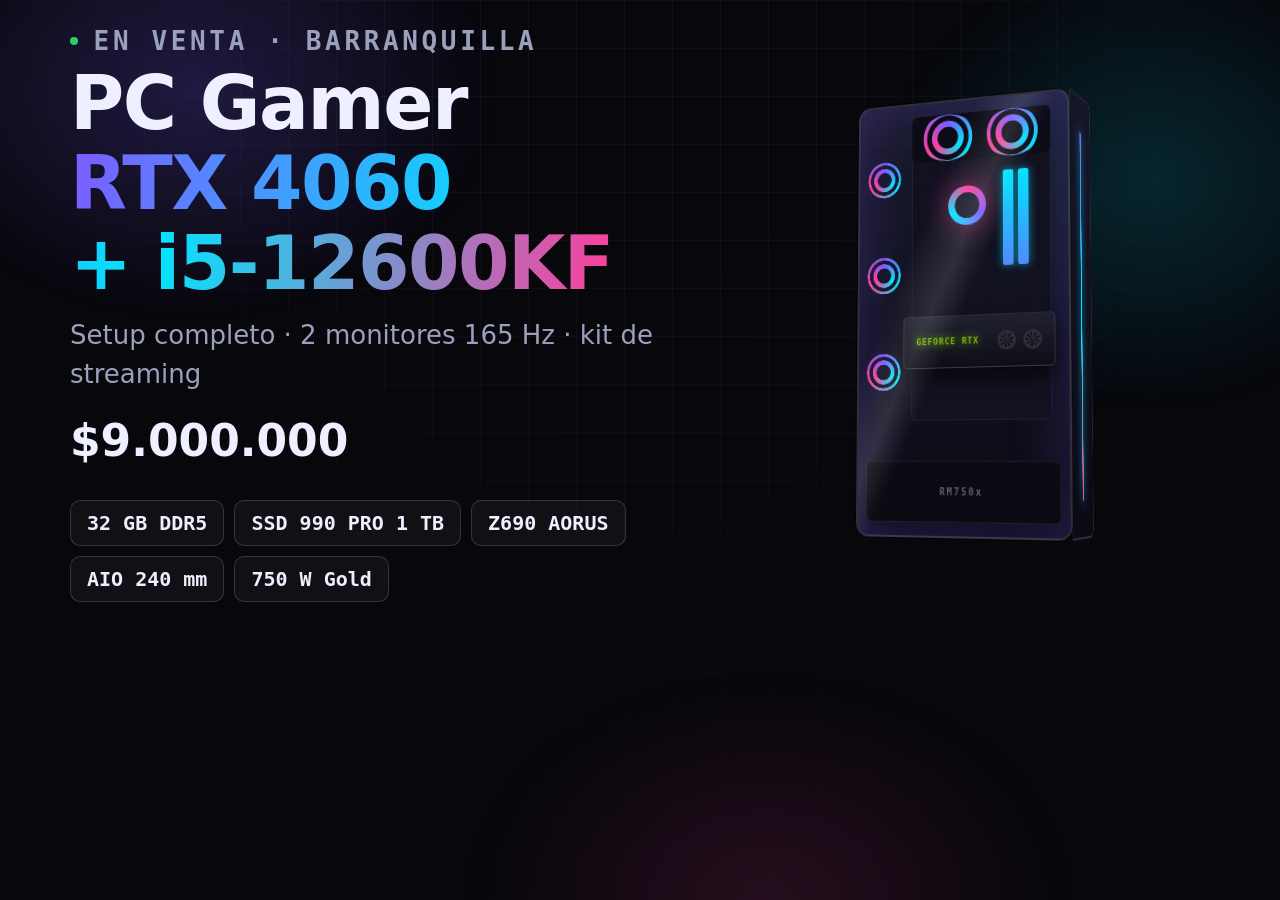
==== commit 948b2029: "Fotos reales del equipo y precio de venta a $9.000.000 - Galería "Fotos reales" con las 4 fotos subi" ====
--- a/tools/og.html
+++ b/tools/og.html
@@ -21,7 +21,7 @@
     <p class="eyebrow"><span class="pulse"></span> En venta · Barranquilla</p>
     <h1>PC Gamer<br><span class="grad"><span class="nw">RTX 4060</span><br><span class="nw">+ i5-12600KF</span></span></h1>
     <p>Setup completo · 2 monitores 165 Hz · kit de streaming</p>
-    <p class="og-price">$10.000.000</p>
+    <p class="og-price">$9.000.000</p>
     <ul><li>32 GB DDR5</li><li>SSD 990 PRO 1 TB</li><li>Z690 AORUS</li><li>AIO 240 mm</li><li>750 W Gold</li></ul>
   </div>
   <div class="hero__visual" style="min-height:0">
--- a/css/styles.css
+++ b/css/styles.css
@@ -282,6 +282,7 @@
 .card__specs b { font-weight: 500; text-align: right; }
 .card__foot { margin-top: auto; display: flex; align-items: center; justify-content: space-between; gap: 10px; flex-wrap: wrap; }
 .card__price { display: grid; font-weight: 700; font-size: 1.15rem; }
+.price-src { font: 400 .72rem/1.4 var(--font); color: var(--muted); margin-top: 4px; max-width: 34ch; }
 .card__price small { font: 600 .65rem/1.4 var(--mono); text-transform: uppercase; letter-spacing: .1em; color: var(--muted); }
 .card__btns { display: flex; gap: 6px; align-items: center; }
 .cards--sm { grid-template-columns: repeat(auto-fill, minmax(230px, 1fr)); }
@@ -294,7 +295,8 @@
 .visual::before { content: ""; position: absolute; inset: 0; background-image: linear-gradient(rgba(255,255,255,.04) 1px, transparent 1px), linear-gradient(90deg, rgba(255,255,255,.04) 1px, transparent 1px); background-size: 20px 20px; }
 .visual__icon { position: relative; width: 44%; max-width: 120px; color: var(--cyan); filter: drop-shadow(0 0 14px rgba(0,229,255,.55)); }
 .visual img { position: absolute; inset: 8%; width: 84%; height: 84%; object-fit: contain; filter: drop-shadow(0 16px 24px rgba(0,0,0,.6)); }
-.visual.has-img { background: radial-gradient(circle at 50% 60%, rgba(124,92,255,.22), transparent 65%), #f1f2f7; }
+.visual.has-img { background: radial-gradient(circle at 50% 55%, #fff 35%, #e9e7f5 100%); }
+.visual.has-img img { filter: none; mix-blend-mode: multiply; }
 .visual.has-img::before, .visual.has-img .visual__icon { display: none; }
 .card:hover .visual img { transform: scale(1.05) translateZ(0); }
 .visual img { transition: transform .5s; }
@@ -333,8 +335,8 @@
 }
 
 /* GALERÍA */
-.gallery { columns: 3 260px; column-gap: 16px; }
-.shot { display: block; width: 100%; margin: 0 0 16px; padding: 0; border: 1px solid var(--line); border-radius: 14px; overflow: hidden; cursor: zoom-in; background: none; position: relative; break-inside: avoid; }
+.gallery { display: grid; grid-template-columns: repeat(auto-fill, minmax(240px, 1fr)); gap: 16px; }
+.shot { display: block; width: 100%; margin: 0; padding: 0; border: 1px solid var(--line); border-radius: 14px; overflow: hidden; cursor: zoom-in; background: none; position: relative; break-inside: avoid; }
 .shot img { width: 100%; transition: transform .5s; }
 .shot:hover img { transform: scale(1.04); }
 .shot span { position: absolute; left: 0; right: 0; bottom: 0; padding: 20px 14px 12px; text-align: left; color: #fff; font-size: .9rem; background: linear-gradient(transparent, rgba(0,0,0,.8)); }
@@ -367,6 +369,7 @@
 .receipt__tot .strike { text-decoration: line-through; color: #888; }
 .receipt__tot--save b { color: #0a8a3a; }
 .receipt__tot--big { font-size: 1.25rem; font-weight: 700; }
+.receipt__note { margin: 14px 0 0; font-size: .7rem; color: #777; line-height: 1.4; }
 .barcode { display: flex; gap: 2px; height: 46px; margin-top: 20px; justify-content: center; }
 .barcode i { background: #15151d; }
 .barcode i:nth-child(3n) { background: transparent; }
@@ -417,9 +420,15 @@
 .modal::backdrop { background: rgba(3,3,8,.7); backdrop-filter: blur(6px); }
 .modal[open] { animation: pop .35s cubic-bezier(.2,.9,.3,1.2); }
 @keyframes pop { from { opacity: 0; transform: translateY(20px) scale(.96); } }
-.modal__close { position: sticky; top: 12px; float: right; margin: 12px 12px 0 0; z-index: 5; width: 38px; height: 38px; border-radius: 50%; border: 1px solid var(--line-2); background: rgba(0,0,0,.6); color: var(--text); cursor: pointer; font-size: 1rem; }
+.modal__close { position: sticky; top: 12px; float: right; margin: 12px 12px -50px 0; z-index: 5; width: 38px; height: 38px; border-radius: 50%; border: 1px solid var(--line-2); background: rgba(0,0,0,.6); color: var(--text); cursor: pointer; font-size: 1rem; }
 .modal__body { display: grid; grid-template-columns: 1fr 1.1fr; }
-.modal__visual { min-height: 320px; }
+.modal__media { display: flex; flex-direction: column; background: #f4f3fa; }
+.modal__visual { min-height: 320px; flex: 1; }
+.thumbs { display: flex; flex-wrap: wrap; justify-content: center; gap: 8px; padding: 12px; border-top: 1px solid #dfe0e8; }
+.thumb { width: 64px; height: 64px; padding: 4px; border-radius: 10px; border: 2px solid transparent; background: #fff; cursor: pointer; transition: border-color .2s, transform .2s; }
+.thumb:hover { transform: translateY(-2px); }
+.thumb.on { border-color: var(--violet); }
+.thumb img { width: 100%; height: 100%; object-fit: contain; }
 .modal__info { padding: 28px; display: grid; gap: 16px; align-content: start; justify-items: start; }
 .modal__info h3 { font-size: 1.5rem; }
 .spec-table { width: 100%; border-collapse: collapse; font-size: .93rem; }
@@ -436,6 +445,8 @@
 @media (max-width: 720px) {
   .modal__body { grid-template-columns: 1fr; }
   .modal__visual { min-height: 220px; }
+  .thumbs { flex-wrap: nowrap; overflow-x: auto; justify-content: flex-start; padding: 10px; }
+  .thumb { flex: none; width: 54px; height: 54px; }
   .modal__info { padding: 20px; }
 }
 
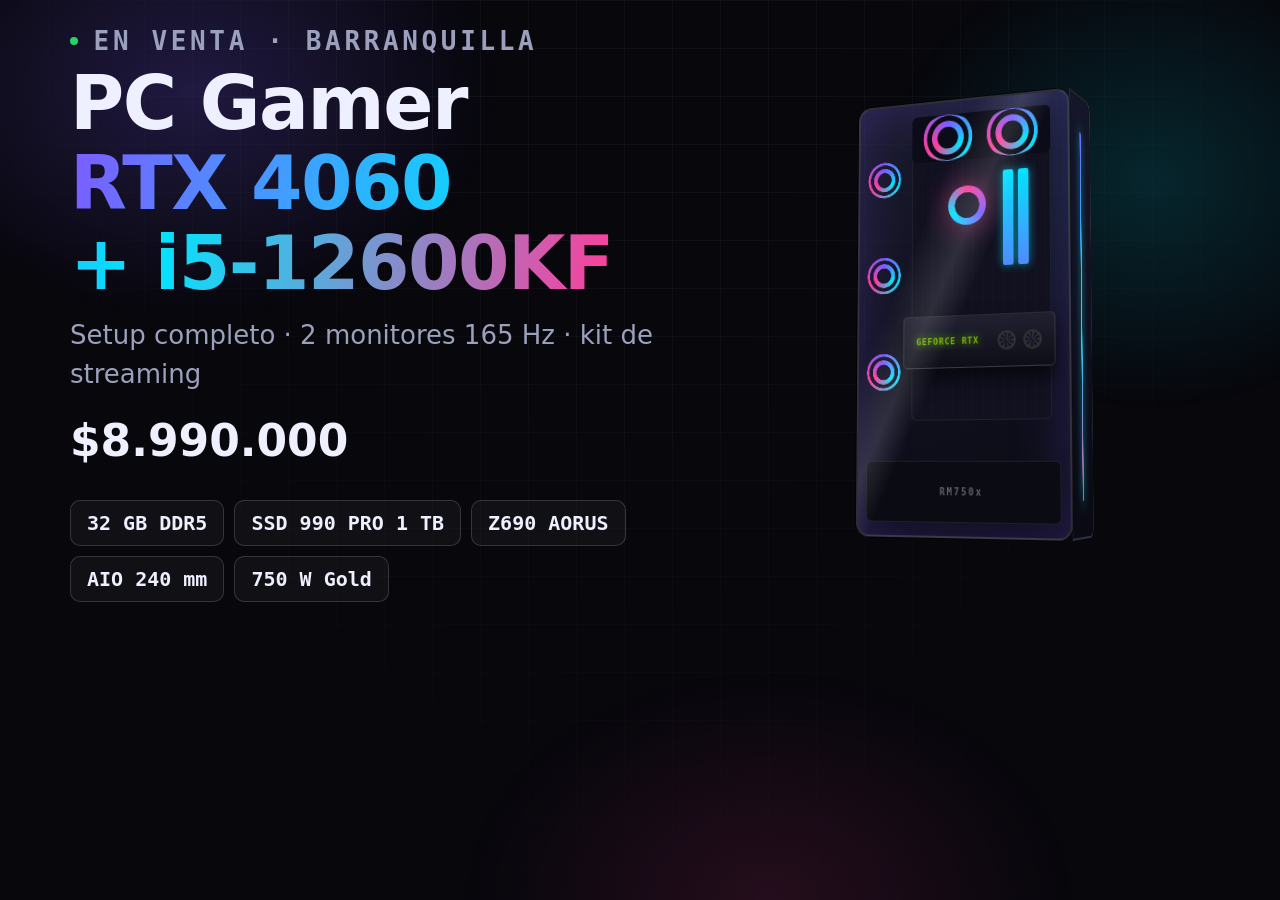
==== commit 9f8f91aa: "Precio de venta a $8.990.000 - precioVenta en data.js, descripción para compartir y og.png - El ahor" ====
--- a/tools/og.html
+++ b/tools/og.html
@@ -21,7 +21,7 @@
     <p class="eyebrow"><span class="pulse"></span> En venta · Barranquilla</p>
     <h1>PC Gamer<br><span class="grad"><span class="nw">RTX 4060</span><br><span class="nw">+ i5-12600KF</span></span></h1>
     <p>Setup completo · 2 monitores 165 Hz · kit de streaming</p>
-    <p class="og-price">$9.000.000</p>
+    <p class="og-price">$8.990.000</p>
     <ul><li>32 GB DDR5</li><li>SSD 990 PRO 1 TB</li><li>Z690 AORUS</li><li>AIO 240 mm</li><li>750 W Gold</li></ul>
   </div>
   <div class="hero__visual" style="min-height:0">
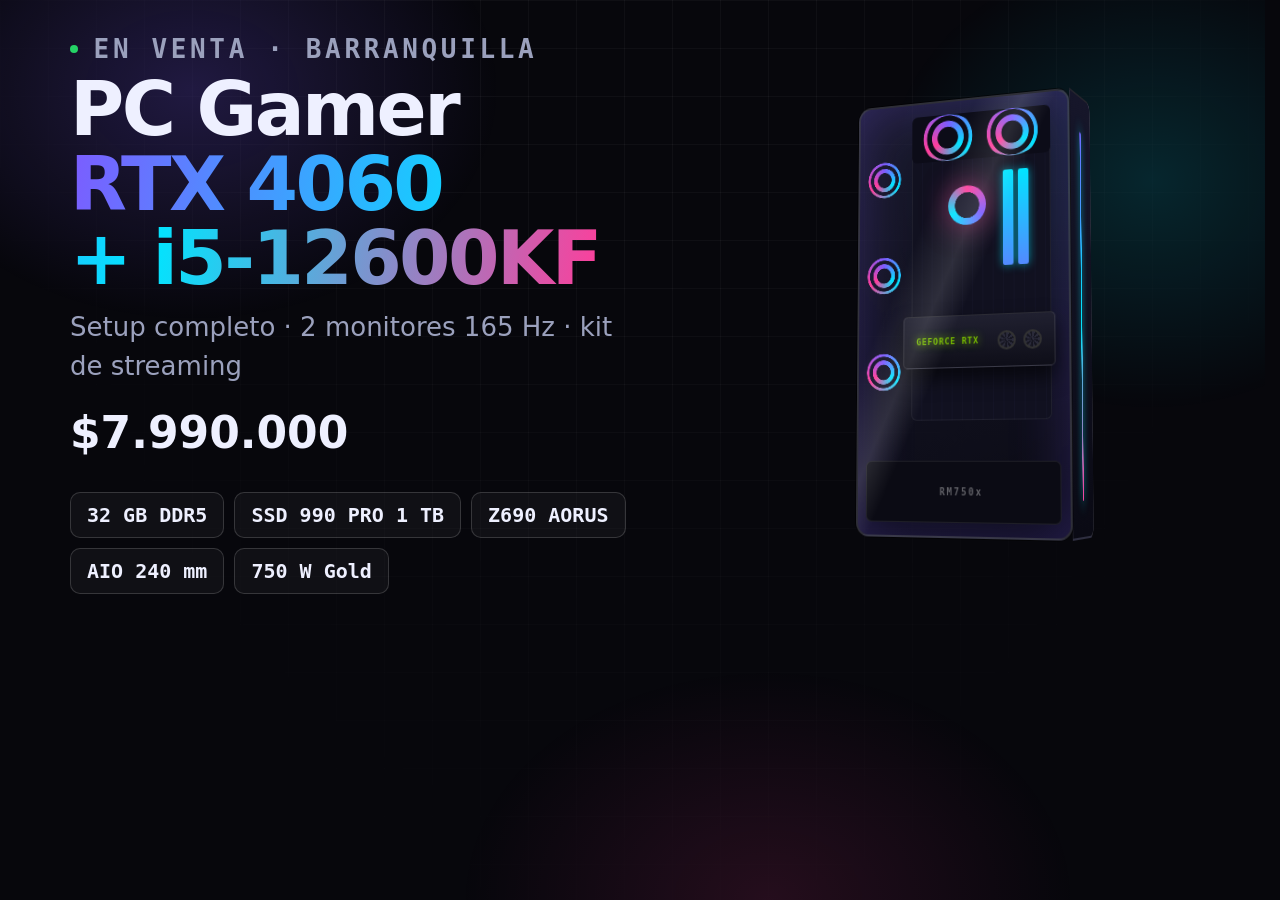
==== commit 388fe6f2: "Nuevo precio $7.990.000 con el descuento aplicado a cada pieza - precioVenta pasa de 8.990.000 a 7.9" ====
--- a/tools/og.html
+++ b/tools/og.html
@@ -21,7 +21,7 @@
     <p class="eyebrow"><span class="pulse"></span> En venta · Barranquilla</p>
     <h1>PC Gamer<br><span class="grad"><span class="nw">RTX 4060</span><br><span class="nw">+ i5-12600KF</span></span></h1>
     <p>Setup completo · 2 monitores 165 Hz · kit de streaming</p>
-    <p class="og-price">$8.990.000</p>
+    <p class="og-price">$7.990.000</p>
     <ul><li>32 GB DDR5</li><li>SSD 990 PRO 1 TB</li><li>Z690 AORUS</li><li>AIO 240 mm</li><li>750 W Gold</li></ul>
   </div>
   <div class="hero__visual" style="min-height:0">
--- a/css/styles.css
+++ b/css/styles.css
@@ -19,11 +19,19 @@
   --font: "Space Grotesk", system-ui, -apple-system, Segoe UI, Roboto, sans-serif;
   --mono: "JetBrains Mono", ui-monospace, SFMono-Regular, Menlo, monospace;
   --gutter: clamp(16px, 4vw, 48px);
+  --ease-out: cubic-bezier(0.23, 1, 0.32, 1);
+  --dur-press-in: 100ms;   /* al hundirse con el dedo */
+  --dur-press: 160ms;      /* al soltar */
+  --dur-in: 280ms;         /* ficha que entra */
+  --dur-out: 200ms;        /* ficha que sale (más rápido que entrar) */
+  --ease-drawer: cubic-bezier(0.32, 0.72, 0, 1); /* hoja de iOS */
+  --dur-sheet-in: 380ms;
+  --dur-sheet-out: 260ms;
   color-scheme: dark;
 }
 
 *, *::before, *::after { box-sizing: border-box; }
-html { scroll-behavior: smooth; -webkit-text-size-adjust: 100%; overflow-x: clip; }
+html { scroll-behavior: smooth; -webkit-text-size-adjust: 100%; overflow-x: clip; scrollbar-gutter: stable; } /* gutter: la página no brinca de lado al abrir la ficha */
 body {
   margin: 0;
   background: var(--bg);
@@ -34,14 +42,30 @@
 }
 img { max-width: 100%; display: block; }
 a { color: inherit; }
-h1, h2, h3, h4 { line-height: 1.08; margin: 0; letter-spacing: -0.02em; }
-h2 { font-size: clamp(2rem, 5vw, 3.4rem); }
+/* Sin el destello gris/azul del navegador al tocar, en toda la página (cada cosa tocable ya tiene su propia respuesta) */
+html { -webkit-tap-highlight-color: transparent; }
+/* Si algún día hay campos de texto: 16px evita que el iPhone haga zoom al escribir (nunca bloquear el zoom) */
+input, textarea, select { font-size: max(16px, 1rem); }
+/* Controles: el toque responde sin esperar el doble toque, y mantener el dedo no selecciona su texto */
+a, button { touch-action: manipulation; }
+button, .btn, .nav__links a, .nav__brand { user-select: none; -webkit-user-select: none; }
+.btn, .wa-float, .nav__links a, .nav__brand, .node, .modal__close { -webkit-touch-callout: none; }
+/* Tipografía al estilo Apple: cuanto más grande el texto, más juntas las letras y más apretado el
+   interlineado; los títulos chicos casi sin ajuste. Los títulos reparten sus palabras parejo. */
+h1, h2, h3, h4 { margin: 0; text-wrap: balance; }
+h1 { line-height: 1.04; letter-spacing: -0.025em; }
+h2 { font-size: clamp(2rem, 5vw, 3.4rem); line-height: 1.06; letter-spacing: -0.022em; }
+h3 { line-height: 1.22; letter-spacing: -0.012em; }
+h4 { line-height: 1.3; letter-spacing: -0.006em; }
+@media (min-width: 900px) {
+  h1 { line-height: 1.01; letter-spacing: -0.035em; }
+  h2 { line-height: 1.04; letter-spacing: -0.03em; }
+}
+p { text-wrap: pretty; } /* evita una palabra sola en la última línea */
 .mono { font-family: var(--mono); }
 .muted { color: var(--muted); }
 .small { font-size: 0.9rem; }
 .grad { background: var(--grad); -webkit-background-clip: text; background-clip: text; color: transparent; }
-.grad--anim { background-size: 200% 100%; animation: slide 6s linear infinite; }
-@keyframes slide { to { background-position: -200% 0; } }
 
 /* Fondo */
 .bg-grid {
@@ -67,16 +91,20 @@
   padding: .85em 1.35em; border-radius: 999px; border: 1px solid var(--b);
   font: 600 1rem/1 var(--font); text-decoration: none; color: var(--text);
   background: rgba(255,255,255,.04); cursor: pointer;
-  transition: transform .2s, background .2s, box-shadow .2s, border-color .2s;
+  transition: transform .2s, scale var(--dur-press) var(--ease-out), background .2s, box-shadow .2s, border-color .2s;
   white-space: nowrap;
 }
-.btn:hover { transform: translateY(-2px); }
 .btn svg { width: 1.25em; height: 1.25em; }
 .btn--sm { padding: .6em 1em; font-size: .88rem; }
 .btn--lg { padding: 1.05em 1.8em; font-size: 1.1rem; }
 .btn--wa { background: var(--wa); border-color: var(--wa); color: #03170a; box-shadow: 0 10px 30px -10px rgba(37,211,102,.7); }
-.btn--wa:hover { box-shadow: 0 16px 40px -10px rgba(37,211,102,.9); }
-.btn--ghost:hover { border-color: var(--cyan); background: rgba(0,229,255,.08); }
+@media (hover: hover) and (pointer: fine) {
+  .btn:hover { transform: translateY(-2px); }
+  .btn--wa:hover { box-shadow: 0 16px 40px -10px rgba(37,211,102,.9); }
+  .btn--ghost:hover { border-color: var(--cyan); background: rgba(0,229,255,.08); }
+}
+/* Al tocar: se hunde al instante (100ms) y vuelve con calma (160ms) */
+.btn:active { scale: .97; transition-duration: .2s, var(--dur-press-in), .2s, .2s, .2s; }
 .btn--link { border-color: transparent; background: none; color: var(--cyan); padding-inline: .4em; }
 :focus-visible { outline: 2px solid var(--cyan); outline-offset: 3px; }
 
@@ -84,15 +112,25 @@
 .nav {
   position: sticky; top: 0; z-index: 50;
   display: flex; align-items: center; justify-content: space-between; gap: 16px;
-  padding: 12px var(--gutter);
-  background: rgba(7,7,12,.6); backdrop-filter: blur(14px); -webkit-backdrop-filter: blur(14px);
-  border-bottom: 1px solid var(--line);
-}
+  /* en horizontal, el contenido no se mete bajo la muesca del iPhone */
+  padding: 12px max(var(--gutter), env(safe-area-inset-right, 0px)) 12px max(var(--gutter), env(safe-area-inset-left, 0px));
+  background: rgba(7,7,12,.55);
+  backdrop-filter: blur(20px) saturate(180%); -webkit-backdrop-filter: blur(20px) saturate(180%);
+  border-bottom: 1px solid transparent;
+  transition: border-color .2s ease;
+}
+/* Borde de desplazamiento: cuando hay contenido pasando por detrás aparece una línea muy tenue
+   y una sombra suave que se desvanece, en vez de un corte duro (js: is-scrolled) */
+.nav.is-scrolled { border-bottom-color: rgba(255,255,255,.06); }
+.nav::after { content: ""; position: absolute; left: 0; right: 0; top: 100%; height: 18px; pointer-events: none; background: linear-gradient(rgba(7,7,12,.5), rgba(7,7,12,0)); opacity: 0; transition: opacity .2s ease; }
+.nav.is-scrolled::after { opacity: 1; }
 .nav__brand { font-weight: 700; letter-spacing: .08em; text-decoration: none; display: flex; align-items: center; gap: 10px; }
 .nav__brand .dot { width: 10px; height: 10px; border-radius: 50%; background: var(--grad); box-shadow: 0 0 12px var(--cyan); }
 .nav__links { display: flex; gap: 28px; }
-.nav__links a { color: var(--muted); text-decoration: none; font-weight: 500; transition: color .2s; }
-.nav__links a:hover { color: var(--text); }
+.nav__links a { color: rgba(238,240,255,.74); text-decoration: none; font-weight: 500; letter-spacing: .01em; transition: color .2s; } /* más contraste sobre el vidrio */
+@media (hover: hover) and (pointer: fine) { .nav__links a:hover { color: var(--text); } }
+/* Enlaces de texto: se atenúan al instante al tocarlos, como los botones de texto de iOS (sin animación: se usan seguido) */
+.nav__links a:active, .nav__brand:active { opacity: .55; }
 @media (max-width: 760px) { .nav__links { display: none; } }
 
 .eyebrow {
@@ -117,7 +155,7 @@
 
 .price { display: grid; gap: 6px; justify-items: start; padding: 18px 22px; border-radius: var(--radius); background: var(--surface); border: 1px solid var(--line); width: fit-content; max-width: 100%; }
 .price__label { font: 600 .75rem/1 var(--mono); text-transform: uppercase; letter-spacing: .12em; color: var(--muted); }
-.price__big { font-size: clamp(2.2rem, 5vw, 3.2rem); font-weight: 700; letter-spacing: -.02em; }
+.price__big { font-size: clamp(2.2rem, 5vw, 3.2rem); font-weight: 700; letter-spacing: -.03em; line-height: 1.05; font-variant-numeric: tabular-nums; }
 .price__ref { color: var(--muted); }
 .save-chip { margin-top: 4px; padding: .45em .8em; border-radius: 999px; font-weight: 700; font-size: .9rem; color: #03170a; background: linear-gradient(90deg, var(--wa), var(--cyan)); }
 
@@ -127,7 +165,7 @@
   --tx: 6deg; --ty: -22deg;
   position: relative; width: min(300px, 70vw); aspect-ratio: 0.52;
   transform-style: preserve-3d; transform: rotateX(var(--tx)) rotateY(var(--ty));
-  transition: transform .4s cubic-bezier(.2,.8,.2,1);
+  transition: transform .4s var(--ease-out);
   animation: float 6s ease-in-out infinite;
 }
 @keyframes float { 50% { translate: 0 -12px; } }
@@ -176,8 +214,7 @@
 .explode__head { text-align: center; }
 .explode__stage { position: relative; flex: 1; margin-top: 12px; }
 .explode__lines { position: absolute; inset: 0; width: 100%; height: 100%; overflow: visible; }
-.explode__lines line { stroke: rgba(0,229,255,.45); stroke-width: 1.5; stroke-dasharray: 4 6; animation: dash 1s linear infinite; }
-@keyframes dash { to { stroke-dashoffset: -20; } }
+.explode__lines line { stroke: rgba(0,229,255,.45); stroke-width: 1.5; stroke-dasharray: 4 6; }
 .explode__core {
   --p: 0;
   position: absolute; left: 50%; top: 50%; translate: -50% -50%;
@@ -187,7 +224,9 @@
   border: 1px solid var(--line-2);
   box-shadow: 0 0 calc(20px + var(--p) * 60px) rgba(124,92,255,calc(.3 + var(--p) * .4)), inset 0 0 30px rgba(0,229,255,.12);
   z-index: 2;
-}
+  transition: scale var(--dur-press) var(--ease-out);
+}
+.explode__core:active { scale: .97; transition-duration: var(--dur-press-in); }
 .explode__core::before { content: ""; position: absolute; inset: -2px; border-radius: inherit; padding: 2px; background: conic-gradient(from var(--ang), var(--violet), var(--cyan), var(--pink), var(--violet)); -webkit-mask: linear-gradient(#000 0 0) content-box, linear-gradient(#000 0 0); -webkit-mask-composite: xor; mask-composite: exclude; animation: spin 4s linear infinite; }
 .explode__core span { font-size: .7rem; letter-spacing: .3em; color: var(--cyan); }
 .explode__core strong { font-size: clamp(1rem, 2.2vw, 1.3rem); }
@@ -199,9 +238,10 @@
   background: var(--surface); border: 1px solid var(--line-2); color: var(--text);
   backdrop-filter: blur(10px); -webkit-backdrop-filter: blur(10px);
   box-shadow: 0 10px 30px rgba(0,0,0,.5); font: inherit; opacity: 0;
-  will-change: transform, opacity; transition: border-color .2s, box-shadow .2s;
-}
-.node:hover { border-color: var(--cyan); box-shadow: 0 0 30px rgba(0,229,255,.3); }
+  will-change: transform, opacity; transition: border-color .2s, box-shadow .2s, scale var(--dur-press) var(--ease-out);
+}
+@media (hover: hover) and (pointer: fine) { .node:hover { border-color: var(--cyan); box-shadow: 0 0 30px rgba(0,229,255,.3); } }
+.node:active { scale: .96; transition-duration: .2s, .2s, var(--dur-press-in); }
 .node__icon { width: 44px; height: 44px; flex: none; border-radius: 10px; display: grid; place-items: center; background: rgba(124,92,255,.15); color: var(--cyan); }
 .node__icon svg { width: 30px; height: 30px; }
 .node__txt { display: grid; }
@@ -222,7 +262,7 @@
 .stat { padding: 26px 18px; text-align: center; background: var(--surface); border: 1px solid var(--line); display: grid; gap: 4px; }
 .stat:first-child { border-radius: var(--radius) 0 0 var(--radius); }
 .stat:last-child { border-radius: 0 var(--radius) var(--radius) 0; }
-.stat strong { font-size: clamp(1.8rem, 3.4vw, 2.6rem); font-weight: 700; background: var(--grad); -webkit-background-clip: text; background-clip: text; color: transparent; font-variant-numeric: tabular-nums; }
+.stat strong { font-size: clamp(1.8rem, 3.4vw, 2.6rem); font-weight: 700; background: var(--grad); -webkit-background-clip: text; background-clip: text; color: transparent; font-variant-numeric: tabular-nums; letter-spacing: -.025em; line-height: 1.1; }
 .stat span { font-weight: 600; }
 .stat small { color: var(--muted); font-family: var(--mono); font-size: .75rem; }
 @media (max-width: 900px) {
@@ -257,7 +297,7 @@
   background: linear-gradient(180deg, rgba(28,28,48,.9), rgba(12,12,22,.95));
   border: 1px solid var(--line);
   transform: rotateX(var(--rx)) rotateY(var(--ry));
-  transition: transform .5s cubic-bezier(.2,.8,.2,1), border-color .3s, box-shadow .3s;
+  transition: transform .5s var(--ease-out), border-color .3s, box-shadow .3s;
   display: flex; flex-direction: column;
 }
 .card.is-hover .card__inner { transition: transform .08s linear, border-color .3s, box-shadow .3s; border-color: rgba(0,229,255,.4); box-shadow: 0 30px 60px -20px rgba(124,92,255,.45); }
@@ -284,6 +324,8 @@
 .card__price { display: grid; font-weight: 700; font-size: 1.15rem; }
 .price-src { font: 400 .72rem/1.4 var(--font); color: var(--muted); margin-top: 4px; max-width: 34ch; }
 .card__price small { font: 600 .65rem/1.4 var(--mono); text-transform: uppercase; letter-spacing: .1em; color: var(--muted); }
+.card__ref { font: 500 .78rem/1.4 var(--font); color: var(--muted); margin-top: 2px; }
+.card__ref .off { color: var(--wa); font-weight: 700; } /* % de descuento de la pieza */
 .card__btns { display: flex; gap: 6px; align-items: center; }
 .cards--sm { grid-template-columns: repeat(auto-fill, minmax(230px, 1fr)); }
 .cards--sm .card__visual { height: 160px; }
@@ -298,7 +340,7 @@
 .visual.has-img { background: radial-gradient(circle at 50% 55%, #fff 35%, #e9e7f5 100%); }
 .visual.has-img img { filter: none; mix-blend-mode: multiply; }
 .visual.has-img::before, .visual.has-img .visual__icon { display: none; }
-.card:hover .visual img { transform: scale(1.05) translateZ(0); }
+@media (hover: hover) and (pointer: fine) { .card:hover .visual img { transform: scale(1.05) translateZ(0); } }
 .visual img { transition: transform .5s; }
 
 /* RENDIMIENTO */
@@ -312,7 +354,7 @@
 .bar__label strong { font-size: .98rem; }
 .bar__label small { color: var(--muted); font-size: .78rem; }
 .bar__track { height: 12px; border-radius: 12px; background: rgba(255,255,255,.05); overflow: hidden; }
-.bar__fill { display: block; height: 100%; width: var(--w); border-radius: inherit; transform-origin: left; transform: scaleX(0); transition: transform 1.2s cubic-bezier(.2,.8,.2,1) var(--d, 0ms); }
+.bar__fill { display: block; height: 100%; width: var(--w); border-radius: inherit; transform-origin: left; transform: scaleX(0); transition: transform 1.2s var(--ease-out) var(--d, 0ms); }
 .bar.in .bar__fill { transform: scaleX(1); }
 .bar__fill--top { background: linear-gradient(90deg, var(--violet), var(--cyan)); box-shadow: 0 0 14px rgba(0,229,255,.5); }
 .bar__fill--mid { background: linear-gradient(90deg, var(--violet), var(--pink)); }
@@ -337,8 +379,11 @@
 /* GALERÍA */
 .gallery { display: grid; grid-template-columns: repeat(auto-fill, minmax(240px, 1fr)); gap: 16px; }
 .shot { display: block; width: 100%; margin: 0; padding: 0; border: 1px solid var(--line); border-radius: 14px; overflow: hidden; cursor: zoom-in; background: none; position: relative; break-inside: avoid; }
-.shot img { width: 100%; transition: transform .5s; }
-.shot:hover img { transform: scale(1.04); }
+.shot img { width: 100%; aspect-ratio: 3 / 4; object-fit: cover; transition: transform .5s; } /* espacio reservado: la página no brinca al cargar (las fotos reales son 3:4) */
+@media (hover: hover) and (pointer: fine) { .shot:hover img { transform: scale(1.04); } }
+/* Las fotos también llevan .reveal, cuya transición pisaba la del toque: se juntan las dos */
+.shot.reveal { transition: opacity .7s ease var(--d, 0ms), transform .7s var(--ease-out) var(--d, 0ms), scale var(--dur-press) var(--ease-out); }
+.shot:active { scale: .98; transition-duration: .7s, .7s, var(--dur-press-in); }
 .shot span { position: absolute; left: 0; right: 0; bottom: 0; padding: 20px 14px 12px; text-align: left; color: #fff; font-size: .9rem; background: linear-gradient(transparent, rgba(0,0,0,.8)); }
 
 /* PRECIO */
@@ -363,6 +408,10 @@
 .receipt__paper li span { min-width: 0; overflow: hidden; text-overflow: ellipsis; white-space: nowrap; }
 .receipt__paper li i { flex: 1; border-bottom: 1px dotted #aaa; min-width: 16px; }
 .receipt__paper li b { flex: none; font-weight: 600; }
+.receipt__paper li.has-ref { display: block; }
+.receipt__row { display: flex; align-items: baseline; gap: 8px; min-width: 0; }
+.receipt__was { display: block; text-align: right; font-size: .68rem; color: #888; margin-top: -1px; } /* referencia tachada y % bajo cada pieza */
+.receipt__was b { color: #0a8a3a; font-weight: 600; }
 .receipt__paper li.is-sold { text-decoration: line-through; opacity: .5; }
 .receipt__tot { display: flex; justify-content: space-between; gap: 12px; padding-top: 10px; margin-top: 10px; border-top: 2px dashed #bbb; font-weight: 600; }
 .receipt__tot + .receipt__tot { border-top: 0; margin-top: 0; padding-top: 4px; }
@@ -383,7 +432,7 @@
 }
 .ring::before { content: ""; position: absolute; inset: 14px; border-radius: 50%; background: var(--bg); }
 .ring > div { display: grid; text-align: center; position: relative; }
-.ring strong { font-size: 2.8rem; line-height: 1; }
+.ring strong { font-size: 2.8rem; line-height: 1; letter-spacing: -.03em; }
 .ring span { color: var(--muted); font-family: var(--mono); font-size: .8rem; text-transform: uppercase; letter-spacing: .1em; }
 .ring--idle { background: conic-gradient(from var(--ang), var(--violet), var(--cyan), var(--pink), var(--violet)); animation: spin 6s linear infinite; }
 @media (max-width: 900px) { .pricing { grid-template-columns: minmax(0, 1fr); } }
@@ -392,7 +441,7 @@
 /* CONTACTO */
 .contact { padding-bottom: 60px; }
 .contact__box { position: relative; text-align: center; padding: clamp(36px, 6vw, 70px) clamp(18px, 4vw, 40px); border-radius: 28px; background: var(--surface); border: 1px solid var(--line); overflow: hidden; }
-.contact__box::before { content: ""; position: absolute; inset: -1px; border-radius: inherit; padding: 1px; background: conic-gradient(from var(--ang), transparent 60%, var(--cyan), var(--violet), transparent 90%); -webkit-mask: linear-gradient(#000 0 0) content-box, linear-gradient(#000 0 0); -webkit-mask-composite: xor; mask-composite: exclude; animation: spin 5s linear infinite; pointer-events: none; }
+.contact__box::before { content: ""; position: absolute; inset: -1px; border-radius: inherit; padding: 1px; background: conic-gradient(from var(--ang), transparent 60%, var(--cyan), var(--violet), transparent 90%); -webkit-mask: linear-gradient(#000 0 0) content-box, linear-gradient(#000 0 0); -webkit-mask-composite: xor; mask-composite: exclude; pointer-events: none; }
 .contact__box .muted { max-width: 520px; margin: 14px auto 28px; font-size: 1.05rem; }
 .contact__cta { display: flex; flex-wrap: wrap; gap: 12px; justify-content: center; }
 .contact__facts { list-style: none; padding: 0; margin: 36px 0 0; display: flex; flex-wrap: wrap; justify-content: center; gap: 10px; }
@@ -405,28 +454,47 @@
 
 /* WhatsApp flotante */
 .wa-float {
-  position: fixed; right: 18px; bottom: calc(18px + env(safe-area-inset-bottom)); z-index: 60;
+  position: fixed; right: calc(18px + env(safe-area-inset-right, 0px)); bottom: calc(18px + env(safe-area-inset-bottom, 0px)); z-index: 60;
   width: 60px; height: 60px; border-radius: 50%; display: grid; place-items: center;
   background: var(--wa); color: #fff; box-shadow: 0 10px 30px rgba(37,211,102,.5);
-  animation: bob 3s ease-in-out infinite;
-}
+  transition: scale var(--dur-press) var(--ease-out);
+}
+.wa-float:active { scale: .92; transition-duration: var(--dur-press-in); }
 .wa-float svg { width: 32px; height: 32px; }
-.wa-float::after { content: ""; position: absolute; inset: 0; border-radius: 50%; border: 2px solid var(--wa); animation: ripple 2.4s infinite; }
-@keyframes bob { 50% { transform: translateY(-4px); } }
+/* Quieto en reposo; una sola onda cuando la persona llega al precio (js: is-calling) */
+.wa-float::after { content: ""; position: absolute; inset: 0; border-radius: 50%; border: 2px solid var(--wa); opacity: 0; pointer-events: none; }
+.wa-float.is-calling::after { animation: ripple 1.4s var(--ease-out); }
 @keyframes ripple { from { transform: scale(1); opacity: .8; } to { transform: scale(1.6); opacity: 0; } }
 
 /* MODAL */
 .modal { width: min(920px, calc(100vw - 24px)); max-height: calc(100svh - 24px); padding: 0; border: 1px solid var(--line-2); border-radius: 22px; background: var(--bg-2); color: var(--text); overflow: auto; }
-.modal::backdrop { background: rgba(3,3,8,.7); backdrop-filter: blur(6px); }
-.modal[open] { animation: pop .35s cubic-bezier(.2,.9,.3,1.2); }
-@keyframes pop { from { opacity: 0; transform: translateY(20px) scale(.96); } }
-.modal__close { position: sticky; top: 12px; float: right; margin: 12px 12px -50px 0; z-index: 5; width: 38px; height: 38px; border-radius: 50%; border: 1px solid var(--line-2); background: rgba(0,0,0,.6); color: var(--text); cursor: pointer; font-size: 1rem; }
+/* Entra (280ms) y sale (200ms) por el mismo camino, sin rebote; con transiciones para poder revertir a mitad */
+/* Compu: nace desde lo que tocaste (js pone transform-origin en ese punto) y vuelve ahí al cerrar */
+.modal { opacity: 0; transform: scale(.92); overscroll-behavior: contain; transition: opacity var(--dur-out) var(--ease-out), transform var(--dur-out) var(--ease-out); }
+.modal.is-open { opacity: 1; transform: none; transition-duration: var(--dur-in); }
+.modal::backdrop { background: rgba(3,3,8,.7); backdrop-filter: blur(6px); opacity: 0; transition: opacity var(--dur-out) var(--ease-out); }
+.modal.is-open::backdrop { opacity: 1; transition-duration: var(--dur-in); }
+html:has(.modal[open]) { overflow: hidden; } /* la página de atrás no se mueve mientras la ficha está abierta */
+.modal__grab { display: none; }
+/* Celular: hoja que sube desde abajo, como en iOS; se cierra arrastrándola hacia abajo */
+@media (max-width: 720px) {
+  .modal { width: 100%; max-width: none; max-height: 92svh; margin: auto 0 0; border-radius: 22px 22px 0 0; border-bottom: 0; padding-bottom: env(safe-area-inset-bottom, 0px); transform-origin: 50% 100% !important; }
+  .modal__grab { display: block; position: sticky; top: 0; z-index: 6; width: 140px; height: 28px; margin: 0 auto -28px; touch-action: none; cursor: grab; }
+  .modal__grab::before { content: ""; position: absolute; left: 50%; top: 8px; width: 40px; height: 5px; translate: -50%; border-radius: 3px; background: rgba(0,0,0,.25); }
+}
+@media (max-width: 720px) and (prefers-reduced-motion: no-preference) {
+  .modal { opacity: 1; transform: translateY(100%); transition: transform var(--dur-sheet-out) var(--ease-drawer); }
+  .modal.is-open { transform: none; transition-duration: var(--dur-sheet-in); }
+}
+.modal__close { position: sticky; top: 12px; float: right; margin: 12px 12px -50px 0; z-index: 5; width: 38px; height: 38px; border-radius: 50%; border: 1px solid var(--line-2); background: rgba(0,0,0,.6); color: var(--text); cursor: pointer; font-size: 1rem; transition: scale var(--dur-press) var(--ease-out); }
+.modal__close:active { scale: .94; transition-duration: var(--dur-press-in); }
 .modal__body { display: grid; grid-template-columns: 1fr 1.1fr; }
 .modal__media { display: flex; flex-direction: column; background: #f4f3fa; }
 .modal__visual { min-height: 320px; flex: 1; }
 .thumbs { display: flex; flex-wrap: wrap; justify-content: center; gap: 8px; padding: 12px; border-top: 1px solid #dfe0e8; }
-.thumb { width: 64px; height: 64px; padding: 4px; border-radius: 10px; border: 2px solid transparent; background: #fff; cursor: pointer; transition: border-color .2s, transform .2s; }
-.thumb:hover { transform: translateY(-2px); }
+.thumb { width: 64px; height: 64px; padding: 4px; border-radius: 10px; border: 2px solid transparent; background: #fff; cursor: pointer; transition: border-color .2s, transform .2s, scale var(--dur-press) var(--ease-out); }
+@media (hover: hover) and (pointer: fine) { .thumb:hover { transform: translateY(-2px); } }
+.thumb:active { scale: .94; transition-duration: .2s, .2s, var(--dur-press-in); }
 .thumb.on { border-color: var(--violet); }
 .thumb img { width: 100%; height: 100%; object-fit: contain; }
 .modal__info { padding: 28px; display: grid; gap: 16px; align-content: start; justify-items: start; }
@@ -435,7 +503,8 @@
 .spec-table th, .spec-table td { padding: 9px 0; border-bottom: 1px solid var(--line); text-align: left; vertical-align: top; }
 .spec-table th { color: var(--muted); font-weight: 500; width: 38%; padding-right: 12px; }
 .modal__foot { width: 100%; display: flex; justify-content: space-between; align-items: center; gap: 12px; flex-wrap: wrap; }
-.yt { width: 100%; aspect-ratio: 16/9; border: 0; border-radius: 12px; background: #000 center/cover; position: relative; cursor: pointer; display: grid; place-items: center; color: #fff; }
+.yt { width: 100%; aspect-ratio: 16/9; border: 0; border-radius: 12px; background: #000 center/cover; position: relative; cursor: pointer; display: grid; place-items: center; color: #fff; transition: scale var(--dur-press) var(--ease-out); }
+.yt:active { scale: .98; transition-duration: var(--dur-press-in); }
 .yt span { width: 64px; height: 64px; border-radius: 50%; display: grid; place-items: center; background: rgba(255,0,0,.9); font-size: 1.4rem; box-shadow: 0 10px 30px rgba(0,0,0,.5); }
 .yt em { position: absolute; left: 12px; bottom: 10px; font-style: normal; font-weight: 600; text-shadow: 0 2px 8px #000; }
 .modal__photo { margin: 0; }
@@ -451,16 +520,40 @@
 }
 
 /* Toast */
-.toast { position: fixed; left: 50%; bottom: 96px; z-index: 80; translate: -50% 20px; opacity: 0; pointer-events: none; padding: 12px 18px; border-radius: 12px; background: #1d1d30; border: 1px solid var(--line-2); transition: .3s; max-width: calc(100vw - 32px); text-align: center; }
+.toast { position: fixed; left: 50%; bottom: calc(96px + env(safe-area-inset-bottom, 0px)); z-index: 80; translate: -50% 20px; opacity: 0; pointer-events: none; padding: 12px 18px; border-radius: 12px; background: #1d1d30; border: 1px solid var(--line-2); transition: opacity 250ms var(--ease-out), translate 250ms var(--ease-out); max-width: calc(100vw - 32px); text-align: center; }
 .toast.show { opacity: 1; translate: -50% 0; }
 
 /* Aparición */
-.reveal { opacity: 0; transform: translateY(24px); transition: opacity .7s ease var(--d, 0ms), transform .7s cubic-bezier(.2,.8,.2,1) var(--d, 0ms); }
+.reveal { opacity: 0; transform: translateY(24px); transition: opacity .7s ease var(--d, 0ms), transform .7s var(--ease-out) var(--d, 0ms); }
 .reveal.in { opacity: 1; transform: none; }
 
+/* Las animaciones decorativas se pausan cuando su sección no está en pantalla (js: is-off) */
+.is-off *, .is-off *::before, .is-off *::after { animation-play-state: paused !important; }
+
+/* Movimiento reducido: nada se desplaza ni gira, pero los cambios se funden en vez de saltar */
 @media (prefers-reduced-motion: reduce) {
   *, *::before, *::after { animation: none !important; transition: none !important; }
-  .reveal { opacity: 1; transform: none; }
+  .reveal { transform: none; transition: opacity .4s ease var(--d, 0ms) !important; }
   .bar__fill { transform: none; }
+  .modal { transform: none; transition: opacity 200ms ease !important; }
+  .toast { translate: -50% 0; transition: opacity .3s ease !important; }
+  .btn, .nav, .nav__links a, .node, .thumb { transition: color .2s ease, background-color .2s ease, border-color .2s ease, box-shadow .2s ease !important; }
+  /* El build ya se muestra desarmado: una sola pantalla, sin barra de progreso */
+  .explode { height: auto; }
+  .explode__sticky { position: relative; top: auto; }
+  .explode__progress { display: none; }
   html { scroll-behavior: auto; }
-}
+  .nav::after { transition: opacity .2s ease !important; } /* la sombra de la barra se funde, no salta */
+  /* Al pasar el mouse nada se levanta ni se agranda (solo cambian colores y bordes) */
+  .btn:hover, .thumb:hover { transform: none; }
+  .card:hover .visual img, .shot:hover img { transform: none; }
+}
+
+/* Transparencia reducida: superficies sólidas, sin desenfoque */
+@media (prefers-reduced-transparency: reduce) {
+  :root { --surface: #141422; }
+  .nav { background: var(--bg); backdrop-filter: none; -webkit-backdrop-filter: none; }
+  .node { backdrop-filter: none; -webkit-backdrop-filter: none; }
+  .modal::backdrop { background: rgba(3,3,8,.9); backdrop-filter: none; }
+  .modal__close { background: #000; }
+}
